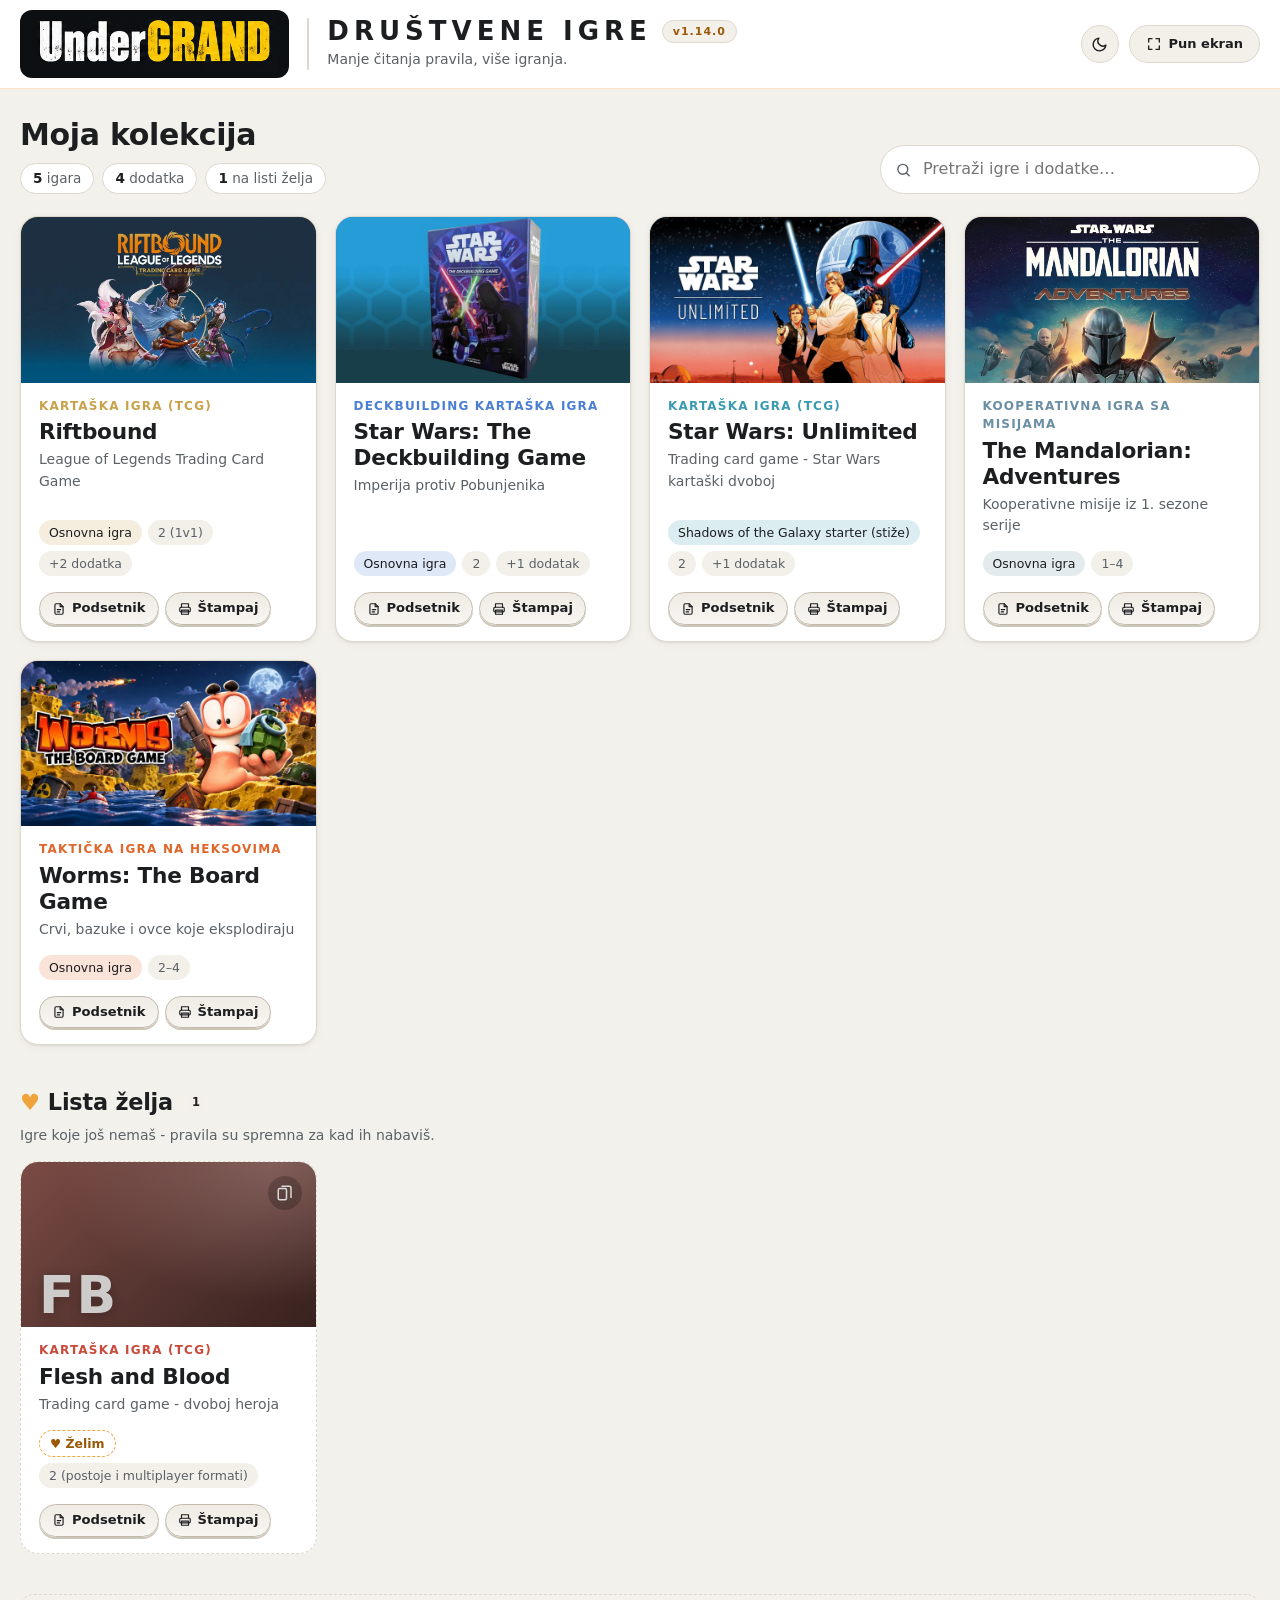
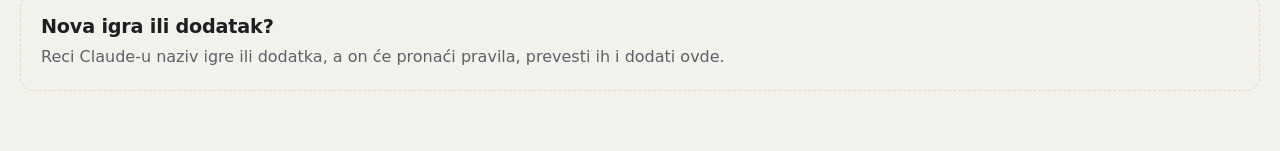
==== igre/index.html @ bc27fa92 "Objava 19. 10. 2026. 10:19" ====
<!doctype html>
<html lang="sr">
<head>
  <meta charset="utf-8">
  <meta name="viewport" content="width=device-width, initial-scale=1">
  <title>Moje društvene igre</title>
  <link rel="icon" type="image/png" href="assets/icon.png">
  <link rel="stylesheet" href="styles.css">
</head>
<body>
  <div id="app"></div>
  <div id="print-root" aria-hidden="true"></div>

  <!-- Registar igara: svaka igra je jedan fajl u games/ -->
  <script src="games/registry.js"></script>
  <script src="games/figures.js"></script>
  <script src="games/riftbound.js"></script>
  <script src="games/riftbound-vi.js"></script>
  <script src="games/riftbound-vendetta.js"></script>
  <script src="games/star-wars-deckbuilding.js"></script>
  <script src="games/star-wars-deckbuilding-reinforcements.js"></script>
  <script src="games/worms.js"></script>
  <script src="games/mandalorian-adventures.js"></script>
  <script src="games/star-wars-unlimited.js"></script>
  <script src="games/star-wars-unlimited-shadows.js"></script>
  <script src="games/flesh-and-blood.js"></script>
  <!-- Nove igre dodaj ovde, npr: <script src="games/catan.js"></script> -->

  <script src="verzije.js"></script>
  <script src="app.js"></script>
  <script src="punekran.js"></script>
</body>
</html>
---- igre/styles.css ----
/* ───────────── teme (UnderGRAND paleta, ista u svim aplikacijama: narandžasti akcenat #F0A23B) ───────────── */
:root {
  --bg: #f3f1ec;
  --header: #ffffff;
  --surface: #ffffff;
  --surface-2: #f3f0ea;
  --text: #1c1e20;
  --muted: #5a6167;
  --border: #ddd7cc;
  --accent: #F0A23B;          /* pozadine (dugmad, oznake) */
  --accent-text: #9b5806;     /* tekst u boji akcenta (čitljiv na svetloj podlozi) */
  --accent-ink: #1b1206;      /* tekst NA akcentu */
  --note-bg: #fbf3e3;
  --note-border: #ecd3a3;
  --mark: #ffe0a6;
  --danger: #c0392b;
  --ok: #1a7a42;
  --shadow: 0 1px 2px rgba(60, 50, 30, 0.08), 0 2px 8px rgba(60, 50, 30, 0.05);
  --radius: 14px;
  --font: "Segoe UI", system-ui, -apple-system, Roboto, "Helvetica Neue", Arial, sans-serif;
  --font-head: "Segoe UI", system-ui, -apple-system, Roboto, "Helvetica Neue", Arial, sans-serif;
  color-scheme: light;
}

@media (prefers-color-scheme: dark) {
  :root:not([data-theme="light"]) {
    --bg: #101214;
    --header: #0b0d0f;
    --surface: #171a1d;
    --surface-2: #1e2226;
    --text: #f1efea;
    --muted: #9aa1a7;
    --border: #2e3439;
    --accent-text: #F0A23B;
    --note-bg: #2a2216;
    --note-border: #5a4320;
    --mark: #6b4a14;
    --danger: #f2646f;
    --ok: #46c579;
    --shadow: 0 1px 2px rgba(0, 0, 0, 0.35);
    color-scheme: dark;
  }
}

:root[data-theme="dark"] {
  --bg: #101214;
  --header: #0b0d0f;
  --surface: #171a1d;
  --surface-2: #1e2226;
  --text: #f1efea;
  --muted: #9aa1a7;
  --border: #2e3439;
  --accent-text: #F0A23B;
  --note-bg: #2a2216;
  --note-border: #5a4320;
  --mark: #6b4a14;
  --danger: #f2646f;
  --ok: #46c579;
  --shadow: 0 1px 2px rgba(0, 0, 0, 0.35);
  color-scheme: dark;
}
/* ───────────── osnova ───────────── */
* { box-sizing: border-box; }
html { -webkit-text-size-adjust: 100%; }
body {
  margin: 0;
  background: var(--bg);
  color: var(--text);
  font: 16px/1.55 var(--font);
}
a { color: inherit; }
h1, h2, h3 { font-family: var(--font-head); font-weight: 750; letter-spacing: -0.01em; line-height: 1.2; margin: 0 0 0.4em; }
h1 { font-size: clamp(1.8rem, 5vw, 2.6rem); }
h4 { margin: 1.3em 0 0.4em; font-size: 0.8rem; text-transform: uppercase; letter-spacing: 0.08em; color: var(--muted); }
p { margin: 0 0 0.8em; }
ul, ol { margin: 0 0 0.8em; padding-left: 1.3em; }
li { margin: 0.2em 0; }
mark { background: var(--mark); color: inherit; border-radius: 3px; padding: 0 1px; }
[hidden] { display: none !important; }

.wrap { max-width: 1280px; margin: 0 auto; padding: 0 20px; }
.muted { color: var(--muted); }
.small { font-size: 0.875rem; }
.eyebrow { font-size: 0.75rem; text-transform: uppercase; letter-spacing: 0.1em; color: var(--game-accent, var(--accent-text)); font-weight: 600; }
.kw { font-weight: 650; color: var(--game-accent, var(--accent-text)); }

/* ───────────── gornja traka ───────────── */
/* UnderGRAND zaglavlje: isto u svim aplikacijama (logo | NAZIV + verzija, slogan | tema) */
.ug-top { background: var(--header); border-bottom: 1px solid rgb(240 162 59 / 0.3); }
.ug-top-inner { display: flex; align-items: center; gap: 18px; padding-top: 10px; padding-bottom: 10px; }
.ug-logo { display: flex; flex: none; background: #0d1013; border-radius: 12px; padding: 6px 12px; }
:root[data-theme="dark"] .ug-logo { background: transparent; padding: 0; }
@media (prefers-color-scheme: dark) { :root:not([data-theme="light"]) .ug-logo { background: transparent; padding: 0; } }
.ug-logo img { height: 56px; display: block; }
.ug-sep { width: 2px; align-self: stretch; margin: 8px 0; background: var(--border); border-radius: 1px; }
.ug-title { flex: 1; min-width: 0; }
.ug-title-row { display: flex; align-items: center; gap: 10px; flex-wrap: wrap; }
.ug-name { margin: 0; font-family: var(--font); font-size: 26px; font-weight: 800; letter-spacing: 5px; line-height: 1.1; color: var(--text); }
.ug-slogan { margin: 3px 0 0; color: var(--muted); font-size: 14px; }
.ug-ver {
  color: var(--accent-text); background: var(--surface-2); border: 1px solid var(--border); border-radius: 999px;
  padding: 2px 10px; font: inherit; font-size: 11px; font-weight: 800; letter-spacing: 1px; cursor: pointer;
}
.ug-ver:hover { border-color: var(--accent); }
.ug-actions { display: flex; gap: 10px; flex: none; }
.ug-icon-btn {
  width: 38px; height: 38px; border-radius: 999px; border: 1px solid var(--border); background: var(--surface-2); color: var(--text);
  display: inline-grid; place-items: center; cursor: pointer;
}
.ug-icon-btn:hover { background: var(--accent); border-color: var(--accent); color: var(--accent-ink); }
.ug-icon-btn svg { width: 17px; height: 17px; }
/* Pun ekran (punekran.js) */
.fs-btn {
  height: 38px; padding: 0 16px; border-radius: 999px; border: 1px solid var(--border); background: var(--surface-2); color: var(--text);
  font: inherit; font-size: 13px; font-weight: 600; white-space: nowrap; display: inline-flex; align-items: center; gap: 7px; cursor: pointer;
}
.fs-btn:hover { background: var(--accent); border-color: var(--accent); color: var(--accent-ink); }
.fs-btn svg { width: 16px; height: 16px; flex: none; }
@media (max-width: 520px) { .fs-btn { width: 38px; padding: 0; justify-content: center; } .fs-txt { display: none; } }
@media print { .fs-btn { display: none; } }
@media (max-width: 760px) {
  .ug-top-inner { gap: 10px; flex-wrap: wrap; }
  .ug-sep { display: none; }
  .ug-logo img { height: 40px; }
  .ug-name { font-size: 18px; letter-spacing: 3px; }
  .ug-slogan { font-size: 12px; }
}

/* ───────────── verzija („Šta je novo“) ───────────── */
.ver-btn {
  background: none; border: 1px solid var(--border); color: var(--muted);
  border-radius: 999px; padding: 3px 10px; font: inherit; font-size: 0.8rem; cursor: pointer;
}
.ver-btn:hover { color: var(--text); background: var(--surface-2); }
.ver-dlg {
  width: min(560px, calc(100vw - 32px)); max-height: min(80vh, 720px); padding: 0;
  border: 1px solid var(--border); border-radius: var(--radius); background: var(--surface); color: var(--text); box-shadow: var(--shadow);
  overflow: hidden;
}
.ver-dlg[open] { display: flex; flex-direction: column; }
.ver-dlg::backdrop { background: rgb(0 0 0 / 0.5); }
.ver-top { padding: 18px 20px 0; border-bottom: 1px solid var(--border); }
/* klizač je samo uz spisak, tanak i odmaknut od zaobljenih uglova */
.ver-list {
  flex: 1; min-height: 0; overflow-y: auto; padding: 0 14px 4px 20px; margin: 0 6px 10px 0;
  scrollbar-width: thin; scrollbar-color: var(--border) transparent;
}
.ver-item:first-child { border-top: 0; }
.ver-h { display: flex; justify-content: space-between; align-items: center; gap: 12px; }
.ver-h h2 { margin: 0; font-size: 1.35rem; }
.ver-x { background: none; border: 0; color: var(--muted); font-size: 1.6rem; line-height: 1; cursor: pointer; }
.ver-x:hover { color: var(--text); }
.ver-cur { color: var(--muted); font-size: 0.9rem; margin: 4px 0 12px; }
.ver-item { border-top: 1px solid var(--border); padding: 10px 0 2px; }
.ver-item h3 { font-size: 1rem; margin: 0 0 4px; }
.ver-item h3 span { color: var(--muted); font-family: var(--font); font-weight: 400; font-size: 0.85rem; margin-left: 6px; }
.ver-item h3 .ver-tip { font-size: 0.7rem; font-weight: 700; padding: 1px 8px; border-radius: 999px; border: 1px solid var(--border); vertical-align: 2px; }
.ver-tip.t-x { background: var(--accent); border-color: var(--accent); color: var(--accent-ink); }
.ver-tip.t-y { color: var(--accent-text); border-color: var(--accent); }
.ver-item ul { margin: 0 0 8px; padding-left: 1.2em; }
.ver-item li { font-size: 0.92rem; }

/* ───────────── početna ───────────── */
.hero { padding: 28px 0 22px; display: flex; align-items: flex-end; justify-content: space-between; gap: 16px 24px; flex-wrap: wrap; }
.hero h1 { font-size: 30px; margin: 0 0 10px; }
.stats { display: flex; flex-wrap: wrap; gap: 8px; }
.stat { font-size: 0.85rem; color: var(--muted); background: var(--surface); border: 1px solid var(--border); border-radius: 999px; padding: 4px 12px; }
.stat b { color: var(--text); }
.search-box { position: relative; display: block; width: min(380px, 100%); }
.search-box svg { position: absolute; left: 15px; top: 50%; width: 17px; height: 17px; transform: translateY(-50%); color: var(--muted); pointer-events: none; }
.search {
  width: 100%; max-width: 420px; padding: 11px 18px; margin-top: 8px;
  border: 1px solid var(--border); border-radius: 999px;
  background: var(--surface); color: var(--text); font: inherit;
}
.search-box .search { margin: 0; max-width: none; padding-left: 42px; }
.search:focus { outline: 2px solid var(--game-accent, var(--accent)); outline-offset: 1px; }
.search-sm { padding: 8px 12px; font-size: 0.9rem; margin: 0 0 12px; max-width: none; }

.grid { display: grid; grid-template-columns: repeat(auto-fill, minmax(260px, 1fr)); gap: 18px; }

/* Kartica: omot u boji igre (monogram + ikonica vrste, ili fotografija kutije), tekst, prečice na dnu. */
.game-card {
  position: relative; display: flex; flex-direction: column; min-width: 0;
  background: var(--surface); border: 1px solid var(--border); border-radius: 18px;
  box-shadow: var(--shadow); overflow: hidden; transition: transform 0.15s ease, border-color 0.15s ease, box-shadow 0.15s ease;
}
.game-card:hover { transform: translateY(-3px); border-color: var(--game-accent); box-shadow: 0 10px 28px rgb(0 0 0 / 0.18); }
.gc-link { position: absolute; inset: 0; z-index: 1; border-radius: inherit; }
.gc-link:focus-visible { outline: 2px solid var(--accent); outline-offset: 2px; }
.gc-cover {
  position: relative; aspect-ratio: 16 / 9; overflow: hidden;
  background:
    radial-gradient(120% 140% at 85% 0%, color-mix(in srgb, var(--game-accent) 55%, white 18%) 0%, transparent 60%),
    linear-gradient(135deg, var(--game-accent), color-mix(in srgb, var(--game-accent) 45%, black));
}
.gc-mono {
  position: absolute; left: 18px; bottom: 6px; font-size: 52px; font-weight: 900; letter-spacing: 2px; line-height: 1;
  color: rgb(255 255 255 / 0.92); text-shadow: 0 2px 12px rgb(0 0 0 / 0.25);
}
.gc-kind { position: absolute; right: 14px; top: 14px; width: 34px; height: 34px; border-radius: 999px; display: grid; place-items: center; background: rgb(0 0 0 / 0.22); color: #fff; }
.gc-kind svg { width: 18px; height: 18px; }
.gc-photo { position: absolute; inset: 0; width: 100%; height: 100%; object-fit: cover; }
.gc-body { padding: 14px 18px 4px; display: flex; flex-direction: column; flex: 1; }
.game-card h3 { font-size: 1.35rem; margin: 4px 0 4px; }
.gc-body > p { margin: 0 0 10px; }
.gc-body .chips { margin-top: auto; padding-top: 4px; }
.gc-actions { display: flex; align-items: center; gap: 6px; padding: 12px 18px 16px; }
.gc-btn {
  position: relative; z-index: 2; display: inline-flex; align-items: center; gap: 6px; padding: 5px 12px; border-radius: 999px;
  border: 1px solid var(--border); background: var(--surface-2); color: var(--text); font: inherit; font-size: 0.82rem; font-weight: 600;
  text-decoration: none; cursor: pointer;
}
.gc-btn:hover { background: var(--accent); border-color: var(--accent); color: var(--accent-ink); }
.gc-btn svg { width: 14px; height: 14px; }

.chips { display: flex; flex-wrap: wrap; gap: 6px; margin-top: 10px; }
.chip { font-size: 0.78rem; padding: 3px 10px; border-radius: 999px; background: var(--surface-2); color: var(--muted); }
.chip-accent { background: color-mix(in srgb, var(--game-accent, var(--accent)) 18%, transparent); color: var(--text); }
.chip-wish { background: transparent; border: 1px dashed var(--accent); color: var(--accent-text); font-weight: 600; }

/* lista želja na početnoj: prigušene kartice sa isprekidanim okvirom */
.lib-section { margin-top: 44px; }
.lib-title { font-size: 1.4rem; display: flex; align-items: center; gap: 8px; }
.lib-title .heart { color: var(--accent); }
.lib-section > p { margin: 0 0 14px; }
.game-card.wish { border-style: dashed; box-shadow: none; }
.game-card.wish .gc-cover { filter: saturate(0.45) brightness(0.85); }
.game-card.wish:hover .gc-cover { filter: none; }
.add-hint { margin: 40px 0 60px; padding: 20px; border: 1px dashed var(--border); border-radius: var(--radius); }
.add-hint h2 { font-size: 1.2rem; }
.add-hint p { margin: 0; color: var(--muted); }
.empty { color: var(--muted); font-style: italic; }

/* ───────────── stranica igre ───────────── */
.back { display: inline-block; margin: 20px 0 8px; text-decoration: none; color: var(--muted); font-size: 0.9rem; }
.back:hover { color: var(--text); }
.game-head { display: flex; justify-content: space-between; align-items: flex-start; gap: 20px; margin-bottom: 20px; }
.game-head > div:first-child { flex: 1; min-width: 0; }
/* Opis koristi celu širinu pored dugmeta Štampaj (do ~2 reda na širokom ekranu). */
.summary { max-width: 1000px; margin-top: 8px; }

.btn {
  font: inherit; font-weight: 600; cursor: pointer; border-radius: 999px; padding: 10px 20px;
  border: 1px solid var(--border); background: var(--surface); color: var(--text); white-space: nowrap;
}
/* Glavno dugme je u boji aplikacije (narandžasto), nezavisno od boje igre. */
.btn-primary { background: var(--accent); color: var(--accent-ink); border-color: transparent; font-weight: 700; }
.btn-primary:hover { filter: brightness(1.07); }

.print-menu { position: relative; flex-shrink: 0; }
.print-pop {
  position: absolute; right: 0; top: calc(100% + 6px); z-index: 20; width: 270px;
  background: var(--surface); border: 1px solid var(--border); border-radius: 12px; box-shadow: var(--shadow); padding: 6px;
}
.print-pop button {
  display: block; width: 100%; text-align: left; font: inherit; color: var(--text);
  background: none; border: 0; padding: 10px 12px; border-radius: 8px; cursor: pointer;
}
.print-pop button:hover { background: var(--surface-2); }
.print-pop button span { display: block; font-size: 0.8rem; color: var(--muted); }
.print-tip { font-size: 0.78rem; color: var(--muted); margin: 6px 12px 6px; }

/* Tabovi kao prekidač: izabrani je narandžasta pilula (kao u ostalim UnderGRAND aplikacijama). */
.tabs {
  display: flex; gap: 4px; margin-bottom: 24px; overflow-x: auto; scrollbar-width: none; width: fit-content; max-width: 100%;
  background: var(--surface); border: 1px solid var(--border); border-radius: 999px; padding: 4px; box-shadow: var(--shadow);
}
.tab {
  text-decoration: none; padding: 8px 16px; color: var(--muted); white-space: nowrap; border-radius: 999px; font-weight: 600;
  transition: background 0.15s, color 0.15s;
}
.tab:hover { color: var(--text); background: var(--surface-2); }
.tab.active { background: var(--accent); color: var(--accent-ink); font-weight: 700; }
.tab.active .count { background: rgb(0 0 0 / 0.15); }
.count { font-size: 0.72rem; background: var(--surface-2); border-radius: 999px; padding: 1px 7px; margin-left: 4px; }
.tab-panel { padding-bottom: 60px; }

/* brzi podsetnik */
.quick-grid { columns: 2 340px; column-gap: 16px; }
.qcard {
  break-inside: avoid; margin-bottom: 16px;
  background: var(--surface); border: 1px solid var(--border); border-radius: var(--radius);
  padding: 16px 18px; box-shadow: var(--shadow);
}
.qcard h3 { font-size: 1.1rem; border-bottom: 2px solid var(--game-accent, var(--accent)); padding-bottom: 6px; margin-bottom: 10px; }
.qcard > :last-child { margin-bottom: 0; }

.note, .example {
  background: var(--note-bg); border: 1px solid var(--note-border); border-radius: 10px;
  padding: 10px 14px; margin: 10px 0; font-size: 0.93rem;
}
.example { background: var(--surface-2); border-color: var(--border); }

table { width: 100%; border-collapse: collapse; margin: 0 0 1em; font-size: 0.95rem; }
th, td { text-align: left; vertical-align: top; padding: 7px 10px; border-bottom: 1px solid var(--border); }
th { font-size: 0.78rem; text-transform: uppercase; letter-spacing: 0.06em; color: var(--muted); font-weight: 600; }
.kwtable td { padding: 4px 6px; font-size: 0.9rem; }
.kwtable td:first-child { white-space: nowrap; width: 1%; }

/* puna pravila */
.rules-layout { display: grid; grid-template-columns: 250px 1fr; gap: 32px; align-items: start; }
.toc { position: sticky; top: 16px; max-height: calc(100vh - 32px); overflow: auto; }
.toc ol { list-style: none; padding: 0; margin: 0; counter-reset: toc; }
.toc li { counter-increment: toc; margin: 0; }
.toc a {
  display: block; padding: 6px 10px; text-decoration: none; color: var(--muted);
  border-radius: 8px; font-size: 0.92rem;
}
.toc a::before { content: counter(toc) ". "; opacity: 0.6; }
.toc a:hover { background: var(--surface-2); color: var(--text); }

.chapter {
  background: var(--surface); border: 1px solid var(--border); border-radius: var(--radius);
  padding: 22px 24px; margin-bottom: 18px; scroll-margin-top: 16px; box-shadow: var(--shadow);
}
.chapter h2 { font-size: 1.45rem; display: flex; align-items: baseline; gap: 10px; }
.chapter h2 .num {
  font-family: var(--font); font-size: 0.8rem; font-weight: 700; color: #fff;
  background: var(--game-accent, var(--accent)); border-radius: 6px; padding: 2px 7px; transform: translateY(-3px);
}
.chapter > :last-child { margin-bottom: 0; }

.sources { margin-top: 28px; font-size: 0.9rem; }
.sources h4 { margin-top: 0; }

/* ključne reči */
.gloss-group { margin: 24px 0; }
.group-title { font-size: 1.1rem; color: var(--muted); font-family: var(--font); font-weight: 600; text-transform: uppercase; letter-spacing: 0.08em; }
.glossary { display: grid; grid-template-columns: repeat(auto-fill, minmax(300px, 1fr)); gap: 12px; margin: 0; }
.gloss-item { background: var(--surface); border: 1px solid var(--border); border-radius: 12px; padding: 12px 16px; }
.gloss-item dt { font-weight: 700; color: var(--game-accent, var(--accent-text)); margin-bottom: 4px; }
.gloss-item dd { margin: 0; font-size: 0.93rem; }

/* česta pitanja */
.faq { margin: 0; }
.faq dt { font-weight: 650; margin-top: 12px; }
.faq dt::before { content: "P: "; color: var(--game-accent, var(--accent-text)); }
.faq dd { margin: 4px 0 0; color: var(--text); }
.faq dd::before { content: "O: "; color: var(--muted); font-weight: 650; }

/* opis vrsta karata */
.types { display: grid; grid-template-columns: repeat(auto-fill, minmax(260px, 1fr)); gap: 12px; margin: 8px 0 12px; }
.type-card { border: 1px solid var(--border); border-left: 3px solid var(--game-accent, var(--accent)); border-radius: 10px; padding: 12px 14px; background: var(--surface); }
.type-card h5 { margin: 0 0 8px; font-size: 1rem; font-family: var(--font-head); }
.type-card dl { margin: 0; display: grid; grid-template-columns: auto 1fr; gap: 4px 10px; font-size: 0.9rem; }
.type-card dt { color: var(--muted); font-size: 0.75rem; text-transform: uppercase; letter-spacing: 0.06em; padding-top: 2px; }
.type-card dd { margin: 0; }

/* šeme (inline SVG iz games/figures.js) */
.fig { margin: 18px 0; }
.fig svg { display: block; width: 100%; max-width: 560px; height: auto; margin: 0 auto; font-family: var(--font); font-size: 14px; overflow: visible; }
.fig figcaption { text-align: center; font-size: 0.85rem; color: var(--muted); margin-top: 8px; }
.fig text { fill: var(--text); }
.fig .f-title { font-weight: 700; }
.fig .f-small { font-size: 12.5px; }
.fig .f-mid { font-size: 17px; }
.fig .f-muted { fill: var(--muted); font-size: 12px; }
.fig .f-label { fill: var(--muted); font-size: 11px; font-weight: 700; letter-spacing: 0.12em; }
.fig .f-kw { fill: var(--game-accent, var(--accent-text)); font-weight: 700; }
.fig .f-big { font-family: var(--font-head); font-size: 32px; font-weight: 700; }
.fig .f-danger { fill: var(--danger); font-size: 12px; font-weight: 700; }
.fig .f-ok { fill: var(--ok); font-size: 12px; font-weight: 700; }
.fig .f-box { fill: var(--surface-2); stroke: var(--border); stroke-width: 1.5; }
.fig .f-acc { fill: color-mix(in srgb, var(--game-accent, var(--accent)) 16%, var(--surface)); stroke: var(--game-accent, var(--accent)); stroke-width: 1.5; }
.fig .f-card { fill: var(--surface); stroke: var(--muted); stroke-width: 1.5; }
.fig .f-back { fill: var(--surface-2); }
.fig .f-dead { stroke: var(--danger); stroke-dasharray: 5 4; }
.fig .f-dim { opacity: 0.55; }
.fig .f-line { stroke: var(--muted); stroke-width: 1.8; fill: none; }
.fig .f-line.dashed { stroke-dasharray: 6 5; }
.fig .f-acc-line { stroke: var(--game-accent, var(--accent)); }
.fig .f-head { fill: var(--muted); }
.fig .f-acc-head { fill: var(--game-accent, var(--accent)); }
.fig .f-tiny { font-size: 11px; }
.fig .f-cost { fill: var(--surface); stroke: var(--text); stroke-width: 1.5; }
.fig .f-might { fill: var(--surface-2); stroke: var(--text); stroke-width: 1.5; }
.fig .f-illus { fill: color-mix(in srgb, var(--game-accent, var(--accent)) 9%, var(--surface-2)); }
.fig .f-acc-stroke { stroke: var(--game-accent, var(--accent)); }
.fig .f-textline { stroke: var(--muted); stroke-opacity: 0.45; stroke-width: 3; stroke-linecap: round; }
.fig .f-flavor { stroke-dasharray: 2 5; }
.fig .f-leader { stroke: var(--muted); stroke-width: 1; }
.fig .f-dot { fill: var(--muted); }
.fig .f-dark-side { fill: #8e2b2b; stroke: #5e1717; stroke-width: 1.5; }
.fig .f-light-side { fill: #3f7bd6; stroke: #25569f; stroke-width: 1.5; }
.fig .f-marker { fill: #fff; stroke: var(--text); stroke-width: 2; }
.fig .f-marker-ring { fill: none; stroke: var(--text); stroke-width: 2.5; stroke-dasharray: 4 3; }
.fig .f-val-atk { fill: #b8483e; }
.fig .f-val-res { fill: #c99a2e; }
.fig .f-val-force { fill: #3f7bd6; }
.fig .f-on-dark { fill: #fff; }
.fig .f-pitch-dot { fill: #e9c46a; stroke: #8a6a1e; stroke-width: 1.5; }
.fig .f-strip-red { fill: #c0392b; }
.fig .f-strip-yellow { fill: #e0b326; }
.fig .f-strip-blue { fill: #2f6fca; }
.fig .f-def { fill: #6b7280; }
.fig .f-disrupt { fill: #f4f1e8; stroke: #8a8577; stroke-width: 1.5; }
.fig .f-disrupt + text { fill: #1d1c1a; }
.fig .f-worm { fill: #e889a5; stroke: #9c3b58; stroke-width: 2; }
.fig .f-divider { stroke: var(--border); stroke-width: 1.5; stroke-dasharray: 4 5; }

/* naslovna fotografija igre (opciono, images/<id>.jpg) */
.game-card-cover { display: block; width: 100%; aspect-ratio: 16 / 9; object-fit: cover; }
/* slika na vrhu stranice igre: cela slika (contain), a prazan prostor sa strane popunjava ista slika, zamućena */
.game-cover { position: relative; height: clamp(180px, 32vw, 300px); overflow: hidden; border-radius: var(--radius); margin: 4px 0 20px; background: #000; }
.game-cover::before { content: ""; position: absolute; inset: -30px; background: var(--cover) center / cover no-repeat; filter: blur(22px) brightness(0.55); }
.game-cover img { position: relative; display: block; width: 100%; height: 100%; object-fit: contain; }

/* dodaci */
.empty-state { text-align: center; padding: 48px 16px; border: 1px dashed var(--border); border-radius: var(--radius); }
.empty-state p { max-width: 50ch; margin: 0 auto; }
.expansion { margin-bottom: 36px; }
.expansion > header { margin-bottom: 16px; }
.exp-nav { display: flex; flex-wrap: wrap; gap: 6px; margin-top: 12px; }
.exp-nav a {
  text-decoration: none; font-size: 0.85rem; padding: 5px 12px; border-radius: 999px;
  border: 1px solid var(--border); background: var(--surface); color: var(--muted);
}
.exp-nav a:hover { color: var(--text); border-color: var(--game-accent, var(--accent)); }
.decklists { display: grid; grid-template-columns: repeat(auto-fit, minmax(260px, 1fr)); gap: 20px; }
.decklists h4 { margin-top: 0.4em; }
.decktable td { padding: 3px 8px; font-size: 0.9rem; }
.decktable td.num { width: 1%; white-space: nowrap; text-align: right; color: var(--muted); font-variant-numeric: tabular-nums; }

/* ───────────── telefon ───────────── */
@media (max-width: 760px) {
  .game-head { flex-direction: column; }
  .print-menu { width: 100%; }
  .print-menu .btn { width: 100%; }
  .print-pop { left: 0; right: auto; width: 100%; }
  .rules-layout { grid-template-columns: 1fr; gap: 12px; }
  .toc { position: static; max-height: none; }
  .toc ol { display: none; }
  .chapter { padding: 18px 16px; }
  .glossary { grid-template-columns: 1fr; }
  table { font-size: 0.88rem; }
  th, td { padding: 6px; }
}

/* ───────────── štampa / PDF ───────────── */
#print-root { display: none; }

@page { size: A4; margin: 11mm 12mm; }

@media print {
  /* :not(#_) podiže specifičnost iznad pravila za tamnu temu — štampa je uvek svetla */
  :root:not(#_) {
    --bg: #fff; --surface: #fff; --surface-2: #f2f0ea; --text: #111; --muted: #555;
    --border: #cfcac0; --note-bg: #faf5e6; --note-border: #d9c690; --accent: #a8600a; --accent-text: #a8600a; --accent-ink: #fff;
    --danger: #b3261e; --ok: #2e7d32;
    color-scheme: light;
  }
  body.printing #app { display: none; }
  body.printing #print-root { display: block; }
  .ver-dlg, .ver-dlg[open] { display: none; }
  body { background: #fff; font-size: 10pt; line-height: 1.4; }
  a { text-decoration: none; }
}

#print-root { --game-accent: #a8600a; color: #111; }
#print-root .p-head {
  display: flex; justify-content: space-between; align-items: flex-end;
  border-bottom: 2.5px solid var(--game-accent); padding-bottom: 5px; margin-bottom: 10px;
}
#print-root .p-head h1 { font-size: 20pt; margin: 0; }
#print-root .p-sub { font-size: 8.5pt; color: #555; }
#print-root .p-label { text-align: right; font-weight: 700; font-size: 10pt; text-transform: uppercase; letter-spacing: 0.08em; }
#print-root .p-label span { font-weight: 400; font-size: 7.5pt; text-transform: none; letter-spacing: 0; color: #555; }

/* podsetnik: sve na 1 stranu */
#print-root .p-quick { font-size: 8.3pt; line-height: 1.32; }
#print-root .p-quick-grid { columns: 2; column-gap: 5mm; }
#print-root .p-quick .qcard {
  box-shadow: none; border: 1px solid #cfcac0; border-radius: 6px; padding: 2.2mm 3mm; margin-bottom: 2.6mm; break-inside: avoid;
}
#print-root .p-quick .qcard h3 { font-size: 9.5pt; padding-bottom: 1mm; margin-bottom: 1.4mm; border-bottom-width: 1.5px; }
#print-root .p-quick ul, #print-root .p-quick ol { padding-left: 1.2em; margin-bottom: 0.3em; }
#print-root .p-quick li { margin: 0.05em 0; }
#print-root .p-quick p { margin-bottom: 0.35em; }
#print-root .p-quick .note { font-size: 8pt; padding: 1.4mm 2mm; margin: 1mm 0 0; border-radius: 4px; }
#print-root .p-quick .kwtable td { font-size: 8pt; padding: 0.4mm 1.2mm; }

/* puna pravila */
#print-root .p-full { break-before: page; font-size: 9.6pt; line-height: 1.42; }
#print-root .p-full:first-child { break-before: auto; }
#print-root .p-toc { margin-bottom: 6mm; }
#print-root .p-toc h3 { font-size: 11pt; }
#print-root .p-toc ol { columns: 2; font-size: 9pt; }
#print-root .chapter { box-shadow: none; border: 0; border-top: 1px solid #cfcac0; border-radius: 0; padding: 4mm 0 0; margin: 0 0 4mm; }
#print-root .chapter h2 { font-size: 13pt; break-after: avoid; }
#print-root h4 { break-after: avoid; margin-top: 0.9em; }
#print-root table, #print-root .note, #print-root .example, #print-root li { break-inside: avoid; }
#print-root th, #print-root td { padding: 1.2mm 2mm; font-size: 9pt; }
#print-root .glossary { display: block; columns: 2; column-gap: 6mm; }
#print-root .gloss-item { break-inside: avoid; border: 0; border-bottom: 1px solid #e3dfd6; border-radius: 0; padding: 1.5mm 0; }
#print-root .gloss-item dd { font-size: 8.8pt; }
#print-root .sources a::after { content: " - " attr(href); font-size: 7.5pt; color: #555; }
#print-root .p-foot { margin-top: 4mm; font-size: 7pt; color: #777; text-align: center; }
#print-root .p-quick + .p-foot { margin-top: 0; }
#print-root .expansion > header .chips, #print-root .exp-nav { display: none; }
#print-root .expansion .quick-grid { columns: 2; column-gap: 5mm; font-size: 9pt; }
#print-root .expansion .qcard { box-shadow: none; padding: 2.5mm 3mm; margin-bottom: 3mm; }
#print-root .decklists { grid-template-columns: 1fr 1fr; gap: 6mm; }
#print-root .decktable td { padding: 0.3mm 1.5mm; font-size: 8.5pt; }
#print-root .types { grid-template-columns: 1fr 1fr; gap: 3mm; }
#print-root .type-card { break-inside: avoid; padding: 2mm 3mm; }
#print-root .type-card dl { font-size: 8.8pt; }
#print-root .fig { break-inside: avoid; margin: 3mm 0; }
#print-root .fig svg { max-width: 120mm; }
#print-root .fig figcaption { font-size: 8pt; margin-top: 1.5mm; }

/* ───────────── Dugmad u UnderGRAND stilu (kao u Statistici): blagi preliv, „dubina“ ispod, spuste se na klik; glavna su narandžasta ───────────── */
:root { --b-top: #efebe4; --b-bot: #f8f6f2; --b-hover: #e6e0d5; --b-line: #c3bcae; --b-shadow: #cdc6b8; }
@media (prefers-color-scheme: dark) { :root:not([data-theme="light"]) { --b-top: #262b30; --b-bot: #1e2226; --b-hover: #30363c; --b-line: #444b52; --b-shadow: #07090a; } }
:root[data-theme="dark"] { --b-top: #262b30; --b-bot: #1e2226; --b-hover: #30363c; --b-line: #444b52; --b-shadow: #07090a; }
.btn, .gc-btn {
  border: 1px solid var(--b-line); background: linear-gradient(var(--b-top), var(--b-bot)); color: var(--text);
  border-radius: 999px; box-shadow: 0 3px 0 var(--b-shadow); font-weight: 600;
  transition: transform .06s, box-shadow .06s, background .15s;
}
.btn:hover, .gc-btn:hover { background: linear-gradient(var(--b-hover), var(--b-top)); border-color: var(--b-line); color: var(--text); filter: none; }
.btn:active, .gc-btn:active { transform: translateY(2px); box-shadow: 0 1px 0 var(--b-shadow); }
.btn-primary { border-color: #f7b65e; background: linear-gradient(#f7b65e, #d8871f); color: #1b1206; font-weight: 700; }
.btn-primary:hover { background: linear-gradient(#ffc574, #F0A23B); border-color: #ffc574; color: #1b1206; filter: none; }
.gc-btn { box-shadow: 0 2px 0 var(--b-shadow); }
.gc-btn:active { box-shadow: 0 1px 0 var(--b-shadow); }
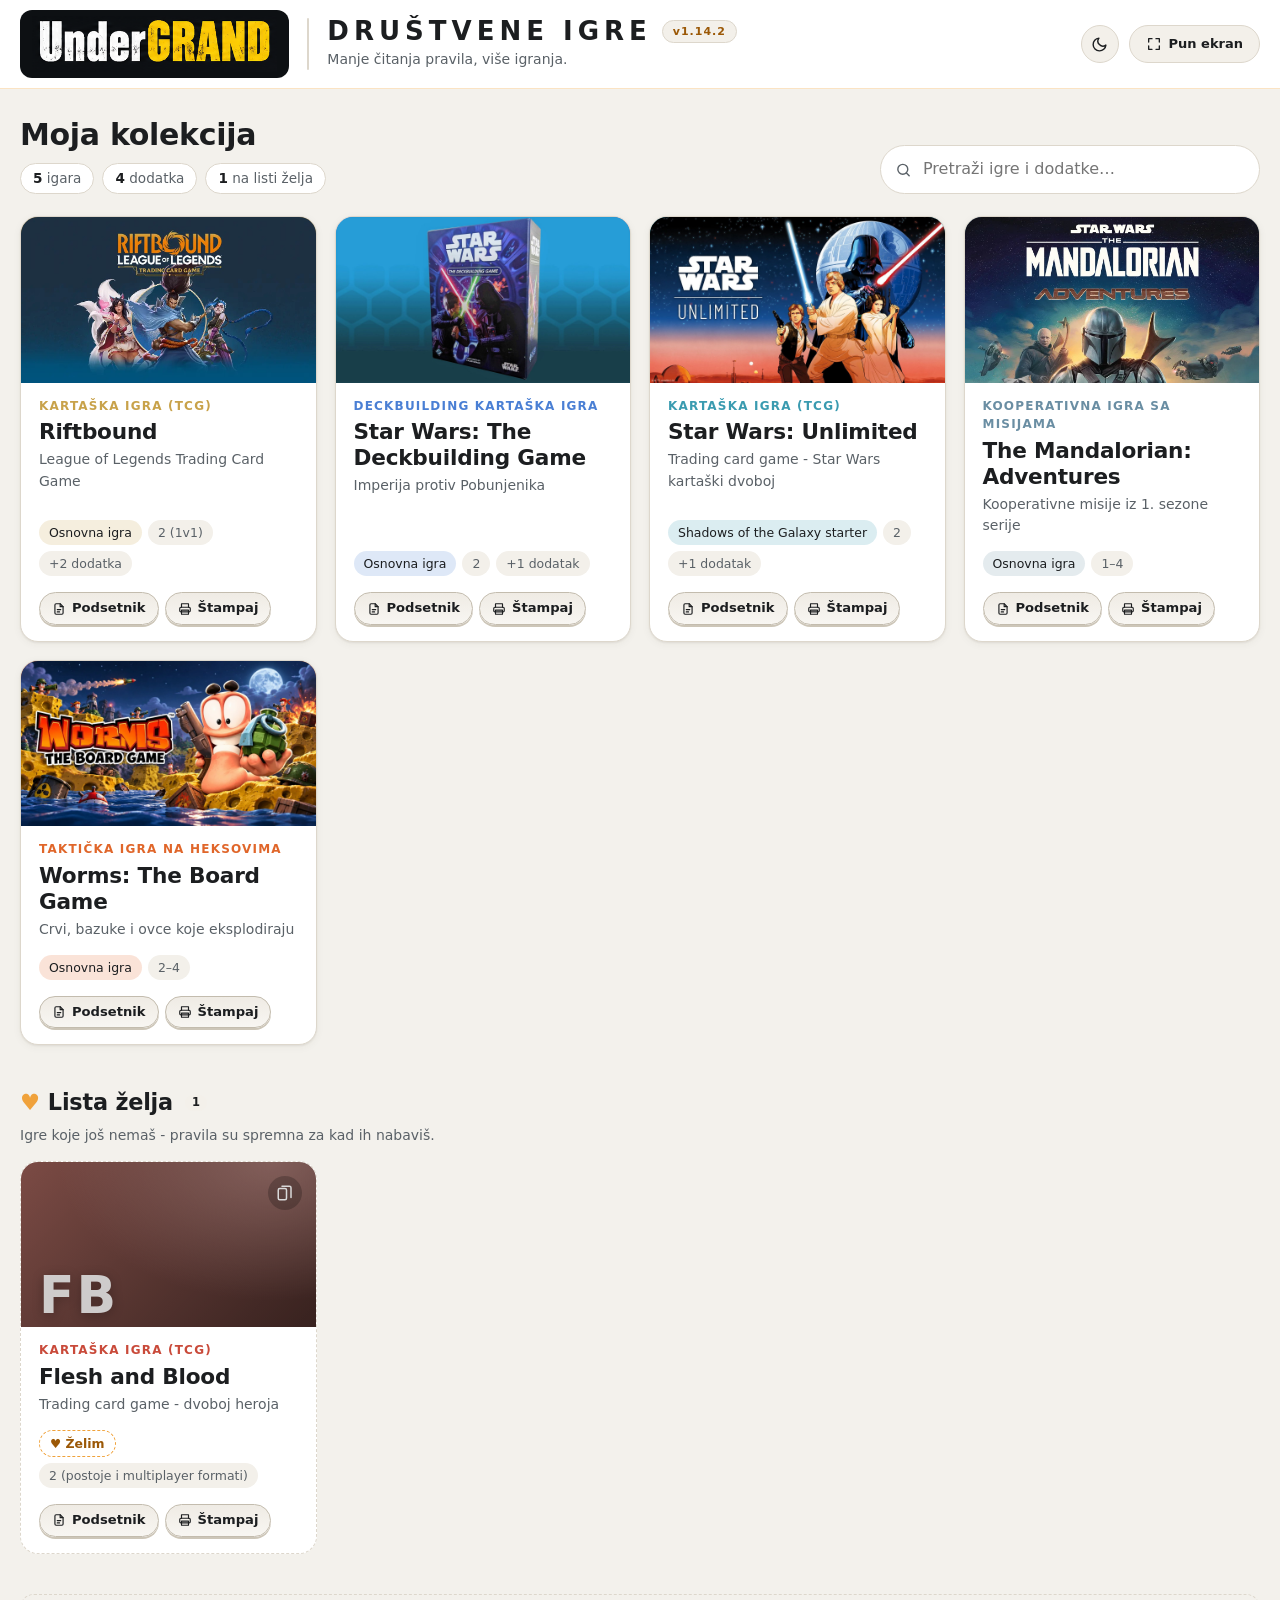
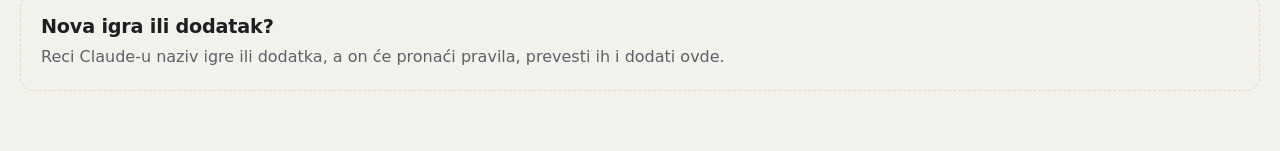
==== commit 99335e7a: "Objava 28. 10. 2026. 16:47" ====
--- a/igre/index.html
+++ b/igre/index.html
@@ -3,7 +3,7 @@
 <head>
   <meta charset="utf-8">
   <meta name="viewport" content="width=device-width, initial-scale=1">
-  <title>Moje društvene igre</title>
+  <title>UnderGRAND Društvene igre</title>
   <link rel="icon" type="image/png" href="assets/icon.png">
   <link rel="stylesheet" href="styles.css">
 </head>
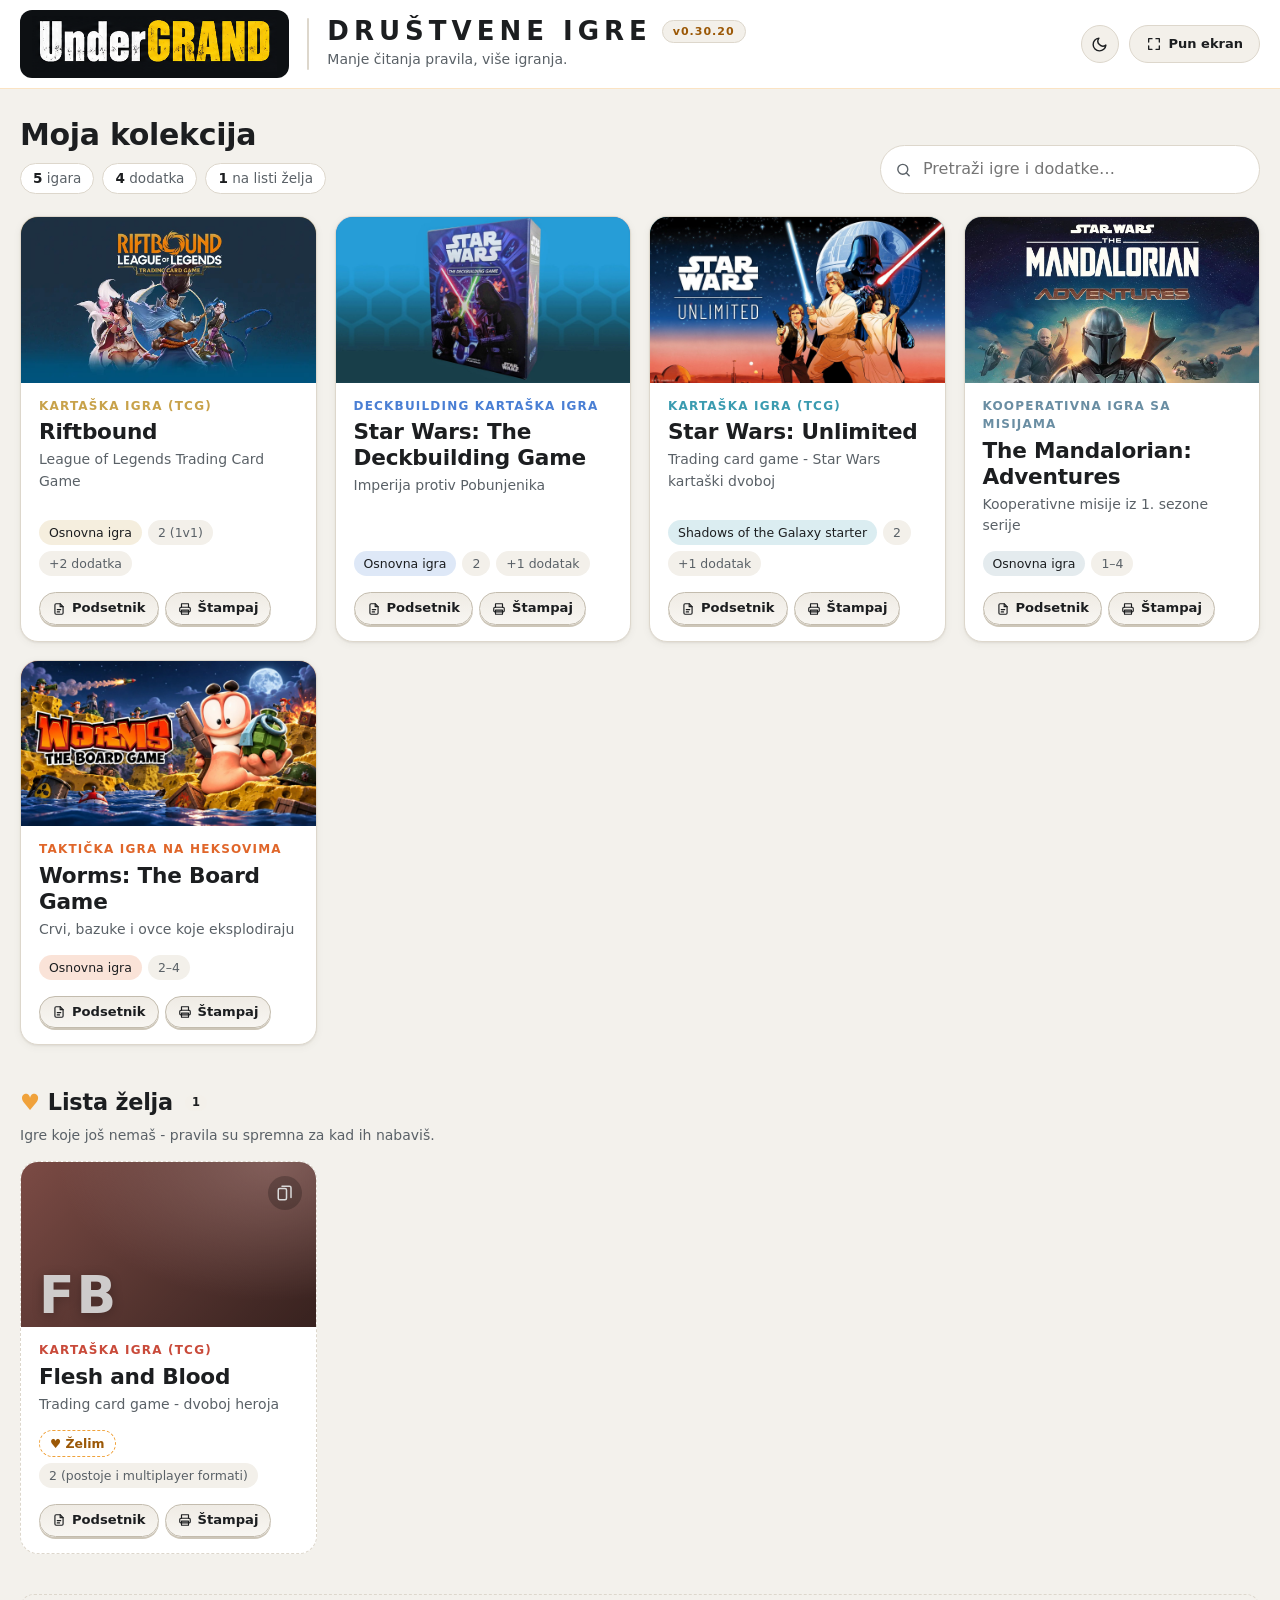
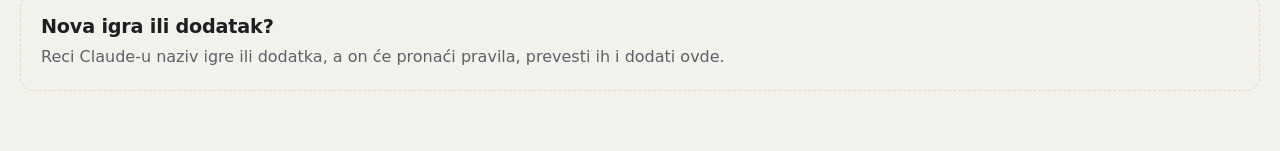
==== commit 9bb410a2: "Objava 20. 11. 2026. 11:49" ====
--- a/igre/index.html
+++ b/igre/index.html
@@ -17,6 +17,7 @@
   <script src="games/riftbound.js"></script>
   <script src="games/riftbound-vi.js"></script>
   <script src="games/riftbound-vendetta.js"></script>
+  <script src="games/riftbound-pocetnici.js"></script>
   <script src="games/star-wars-deckbuilding.js"></script>
   <script src="games/star-wars-deckbuilding-reinforcements.js"></script>
   <script src="games/worms.js"></script>
--- a/igre/styles.css
+++ b/igre/styles.css
@@ -157,8 +157,11 @@
 .ver-item h3 .ver-tip { font-size: 0.7rem; font-weight: 700; padding: 1px 8px; border-radius: 999px; border: 1px solid var(--border); vertical-align: 2px; }
 .ver-tip.t-x { background: var(--accent); border-color: var(--accent); color: var(--accent-ink); }
 .ver-tip.t-y { color: var(--accent-text); border-color: var(--accent); }
-.ver-item ul { margin: 0 0 8px; padding-left: 1.2em; }
-.ver-item li { font-size: 0.92rem; }
+.ver-item ul { margin: 0 0 8px; padding-left: 0; list-style: none; }
+.ver-item li { font-size: 0.92rem; position: relative; padding-left: 1.4em; }
+.ver-item li::before { position: absolute; left: 0; top: 0; width: 1em; text-align: center; font-weight: 700; }
+.ver-item li.ver-novo::before { content: "+"; color: var(--accent-text); }
+.ver-item li.ver-dorada::before { content: "−"; color: var(--muted); }
 
 /* ───────────── početna ───────────── */
 .hero { padding: 28px 0 22px; display: flex; align-items: flex-end; justify-content: space-between; gap: 16px 24px; flex-wrap: wrap; }
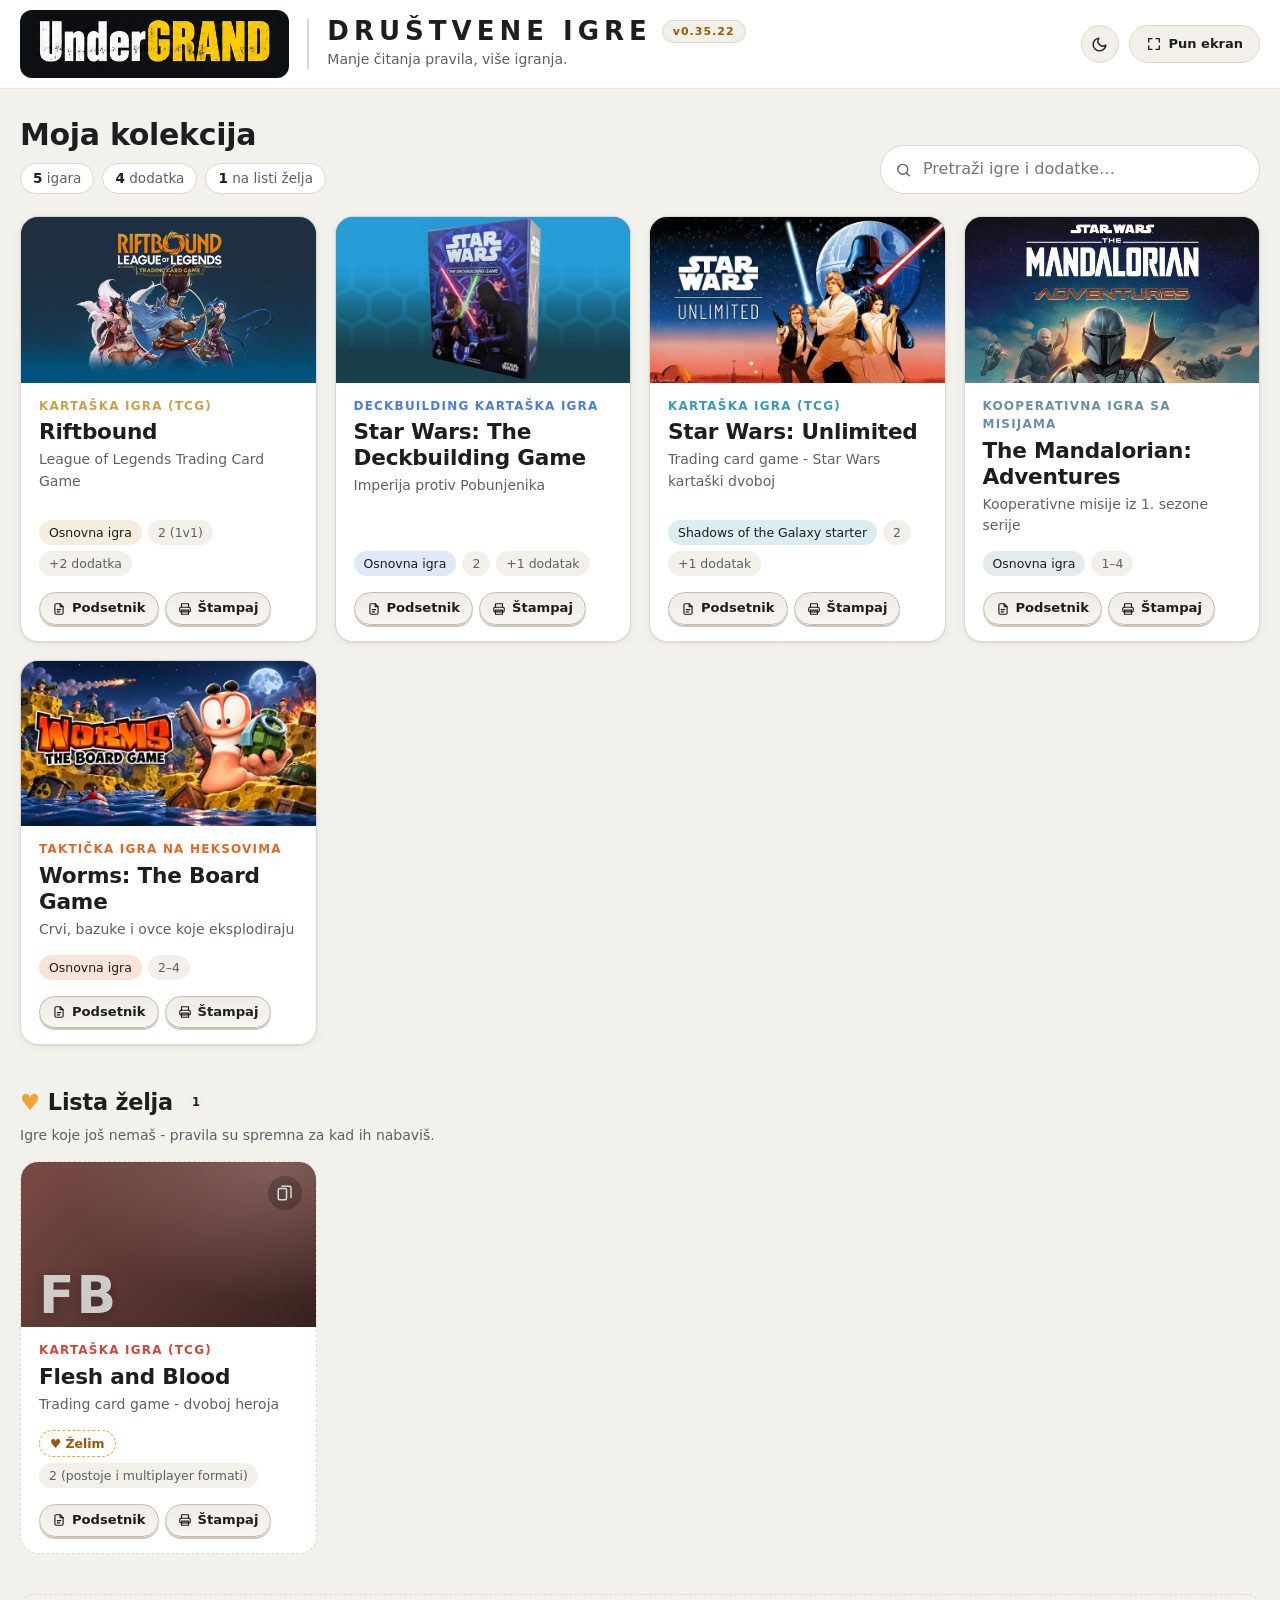
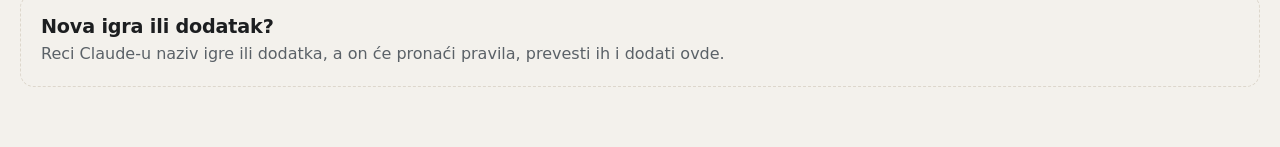
==== commit 3f056363: "Objava 23. 11. 2026. 23:09" ====
--- a/igre/index.html
+++ b/igre/index.html
@@ -20,13 +20,19 @@
   <script src="games/riftbound-pocetnici.js"></script>
   <script src="games/star-wars-deckbuilding.js"></script>
   <script src="games/star-wars-deckbuilding-reinforcements.js"></script>
+  <script src="games/star-wars-deckbuilding-pocetnici.js"></script>
   <script src="games/worms.js"></script>
+  <script src="games/worms-pocetnici.js"></script>
   <script src="games/mandalorian-adventures.js"></script>
+  <script src="games/mandalorian-adventures-pocetnici.js"></script>
   <script src="games/star-wars-unlimited.js"></script>
   <script src="games/star-wars-unlimited-shadows.js"></script>
+  <script src="games/star-wars-unlimited-pocetnici.js"></script>
   <script src="games/flesh-and-blood.js"></script>
   <!-- Nove igre dodaj ovde, npr: <script src="games/catan.js"></script> -->
 
+  <!-- Igre upisane dugmetom „Kupio sam novu igru“: samo kad je aplikacija otvorena na računaru (ne na javnom sajtu) -->
+  <script>if (location.protocol === "file:" || /^(localhost|127\.0\.0\.1)$/.test(location.hostname)) document.write('<script src="nove-igre.js"><\/script>');</script>
   <script src="verzije.js"></script>
   <script src="app.js"></script>
   <script src="punekran.js"></script>
--- a/igre/styles.css
+++ b/igre/styles.css
@@ -526,4 +526,25 @@
 .btn-primary { border-color: #f7b65e; background: linear-gradient(#f7b65e, #d8871f); color: #1b1206; font-weight: 700; }
 .btn-primary:hover { background: linear-gradient(#ffc574, #F0A23B); border-color: #ffc574; color: #1b1206; filter: none; }
 .gc-btn { box-shadow: 0 2px 0 var(--b-shadow); }
-.gc-btn:active { box-shadow: 0 1px 0 var(--b-shadow); }+.gc-btn:active { box-shadow: 0 1px 0 var(--b-shadow); }
+/* „Kupio sam novu igru“: poziv na dnu početne, prozor za upis i kartice koje čekaju pravila */
+.add-hint { display: flex; align-items: center; justify-content: space-between; gap: 16px 24px; flex-wrap: wrap; }
+.add-hint h2 { margin: 0 0 4px; }
+.new-dlg { width: min(520px, calc(100vw - 32px)); }
+.new-form { display: flex; flex-direction: column; gap: 14px; padding: 18px 20px 20px; }
+.new-form .ver-h { margin-bottom: 2px; }
+.new-form label { display: flex; flex-direction: column; gap: 5px; font-size: 0.85rem; font-weight: 600; color: var(--muted); }
+.new-form input, .new-form select {
+  font: inherit; font-size: 0.95rem; color: var(--text); background: var(--surface-2);
+  border: 1px solid var(--border); border-radius: 10px; padding: 8px 11px;
+}
+.new-form select option { background: var(--surface); color: var(--text); }
+.new-form input[type=file] { padding: 6px 8px; }
+.new-form input:focus, .new-form select:focus { outline: 2px solid var(--accent); outline-offset: 1px; }
+.new-form p { margin: 0; }
+.new-msg:empty { display: none; }
+.new-msg { font-size: 0.85rem; color: var(--muted); }
+.new-msg.err { color: #d9534f; font-weight: 600; }
+.new-actions { display: flex; justify-content: flex-end; gap: 10px; }
+.game-card.pending { border-style: dashed; }
+.game-card.pending:hover { transform: none; }
